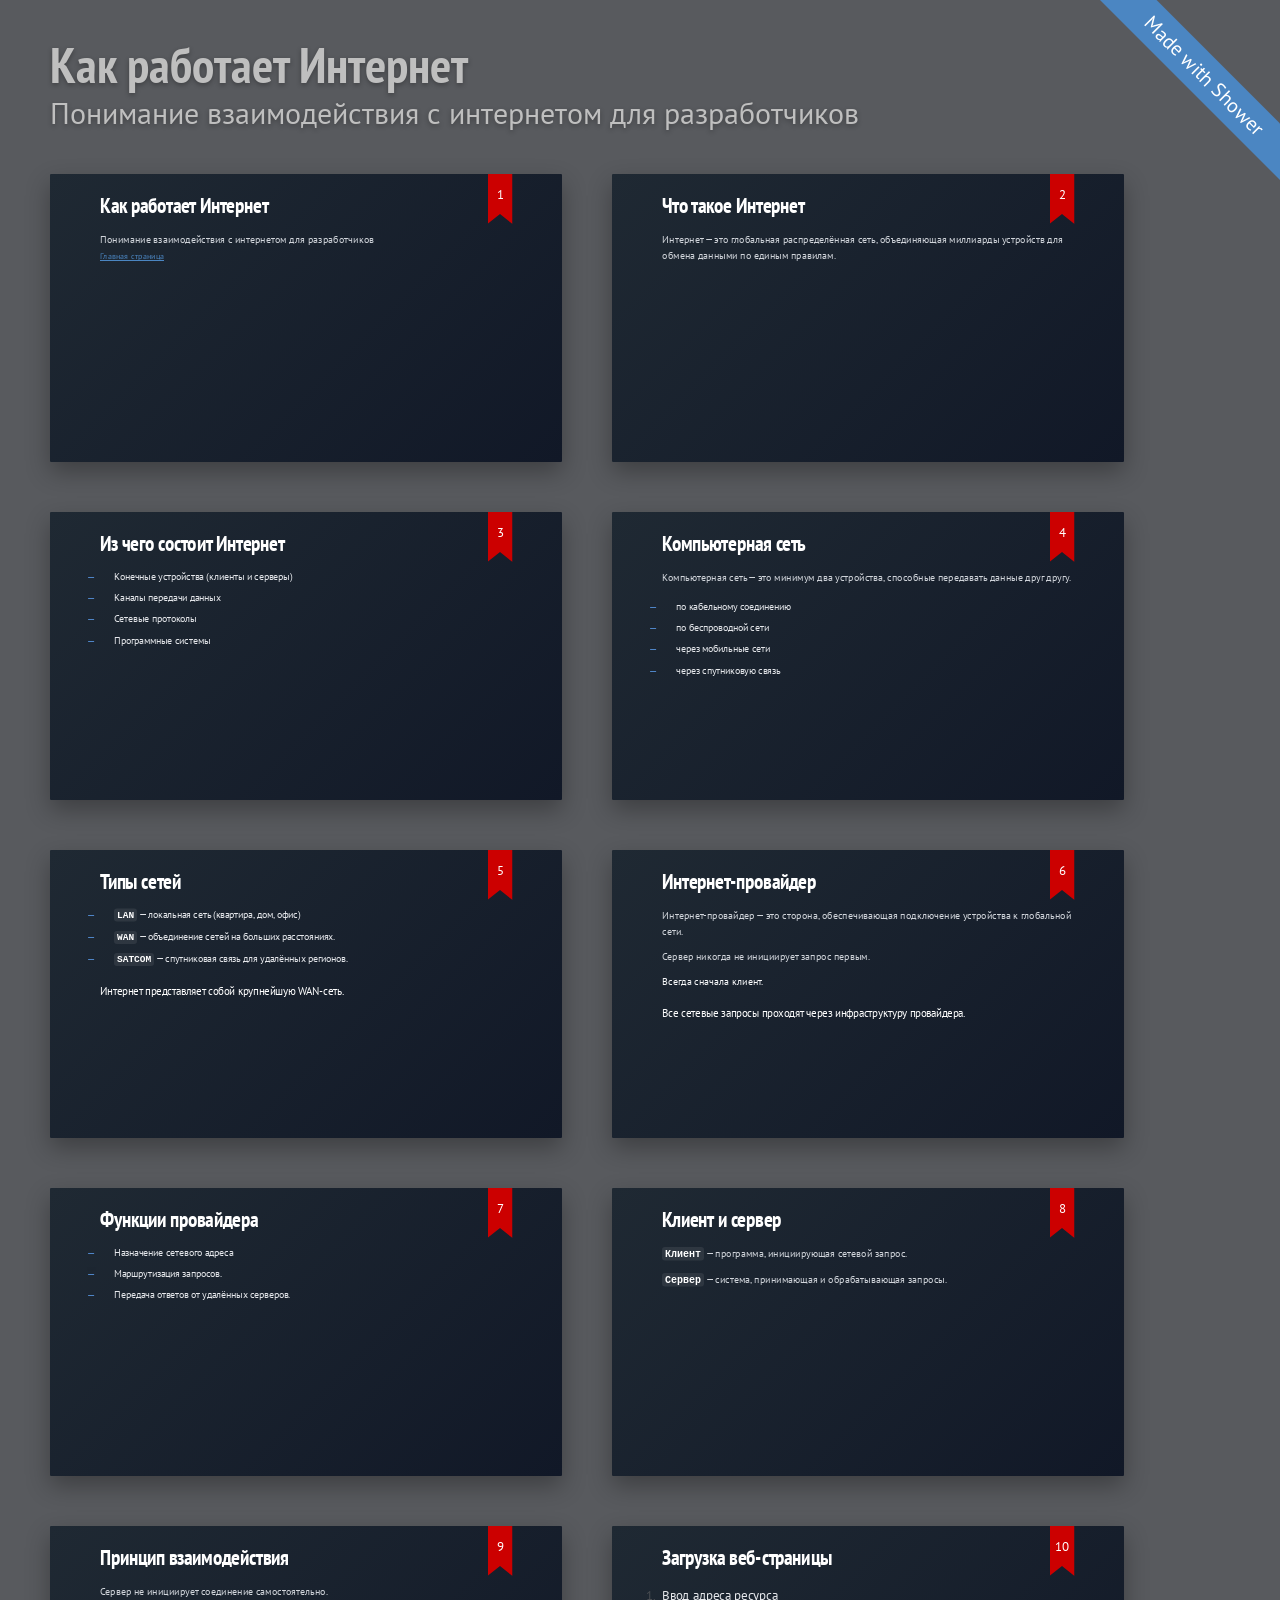
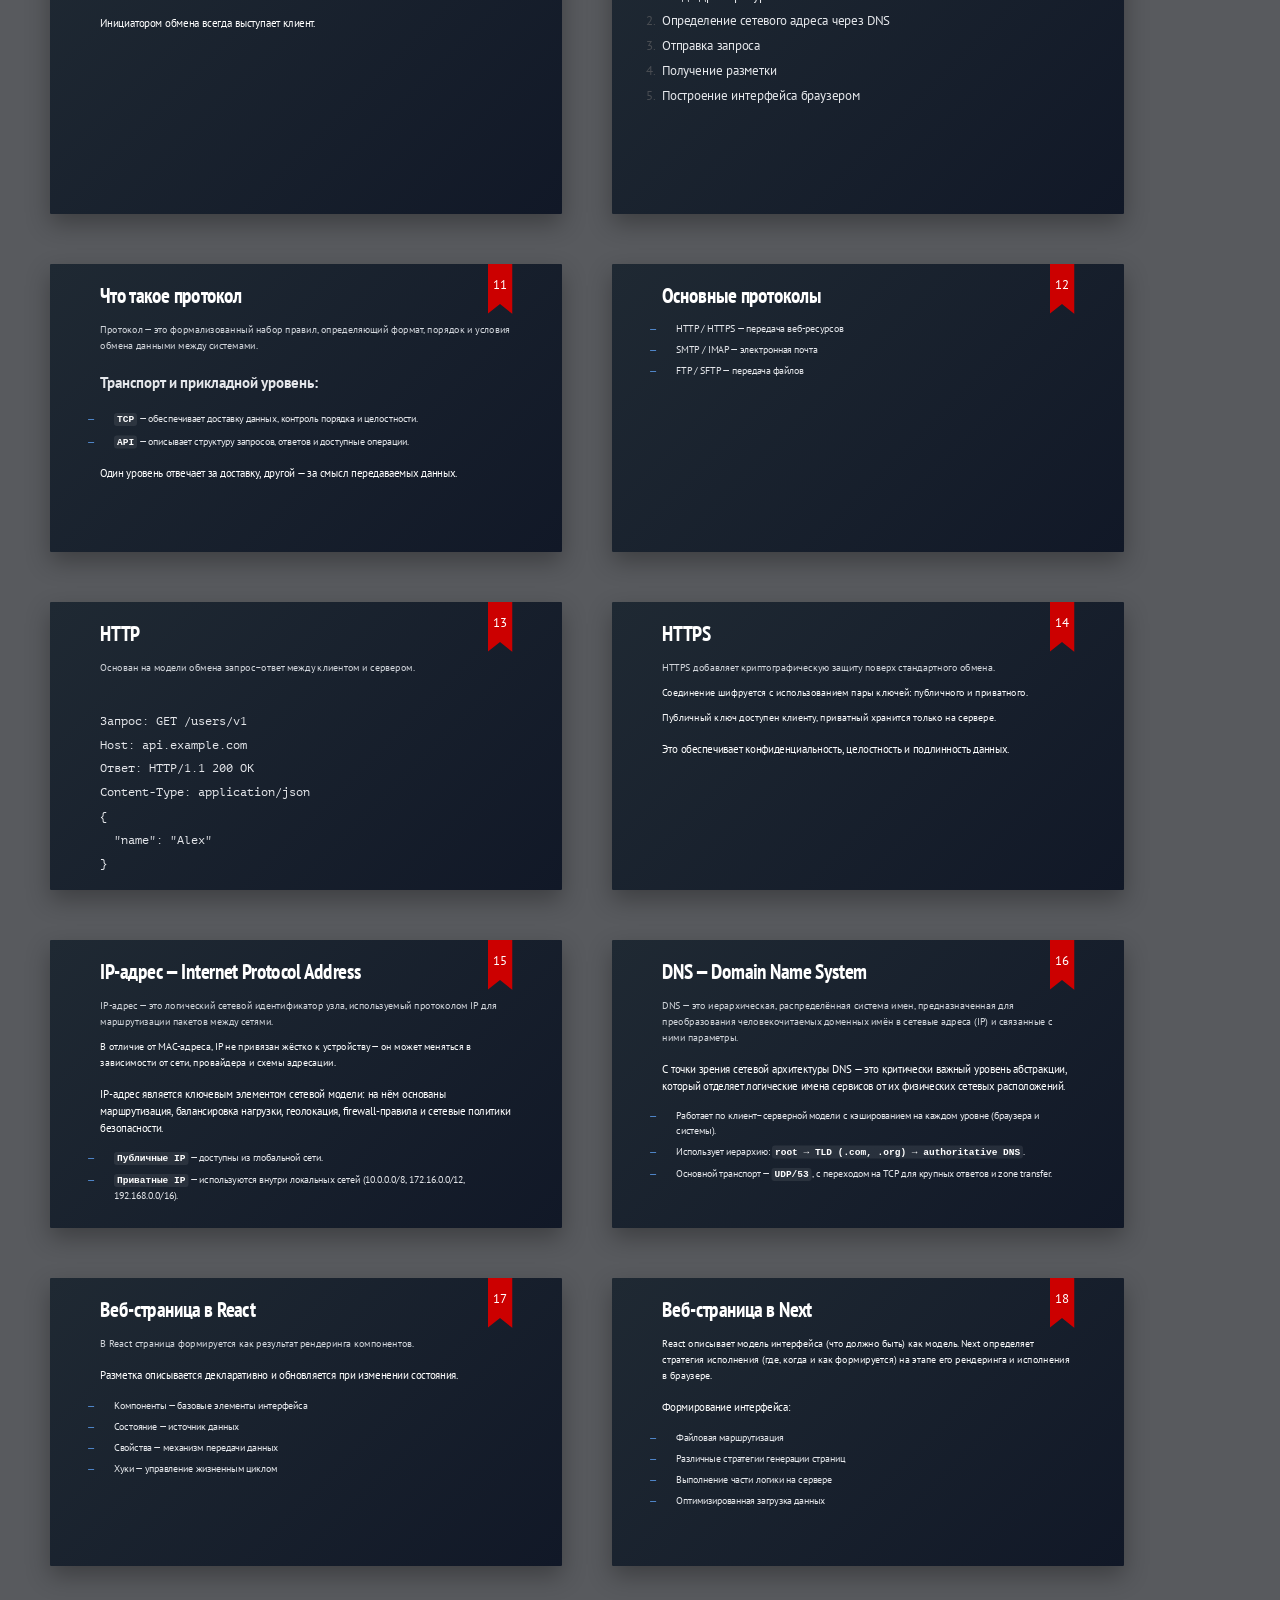
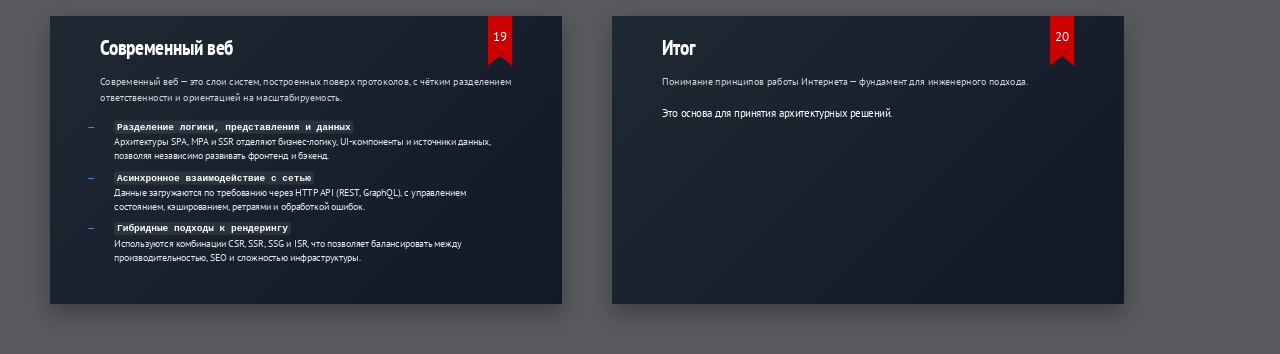
==== index.html @ e80366ed "Rename files and remove headers" ====
<!DOCTYPE html>
<html lang="ru">
<head>
  <title>Как работает Интернет</title>
  <meta charset="utf-8" />
  <meta name="viewport" content="width=device-width, initial-scale=1" />

  <!-- Shower -->
  <link rel="stylesheet" href="shower/themes/ribbon/styles/styles.css" />
  <link rel="stylesheet" href="css/nav.css" />

  <!-- Favicons -->
  <link rel="shortcut icon" href="favicon.ico" />
  <link rel="icon" type="image/png" href="favicon-96x96.png" sizes="96x96" />

  <style>
/* ===============================
   IP Slide — Senior Style
=============================== */

.slide {
  background: linear-gradient(135deg, #1f2933, #111827);
  color: #e5e7eb;
}

/* Заголовок */
.slide h2 {
  font-size: 42px;
  font-weight: 700;
  letter-spacing: -0.02em;
  margin-bottom: 28px;
  color: #ffffff;
}

/* Основной текст */
.slide p {
  font-size: 20px;
  line-height: 1.6;
  max-width: 920px;
  margin-bottom: 18px;
  color: #d1d5db;
}

/* Акцентный следующий шаг */
.slide p.next {
  color: #f9fafb;
  font-weight: 500;
}

/* Списки */
.slide ul {
  list-style: none;
  padding-left: 0;
  margin: 28px 0;
  max-width: 900px;
}

.slide ul li {
  position: relative;
  padding-left: 28px;
  margin-bottom: 14px;
  font-size: 19px;
  line-height: 1.5;
  color: #e5e7eb;
}

/* Маркер */
.slide ul li::before {
  content: "—";
  position: absolute;
  left: 0;
  color: #60a5fa; /* инженерный синий */
  font-weight: 600;
}

/* Выделения */
.slide strong {
  color: #ffffff;
  font-weight: 600;
}

/* IP-примеры как “код” */
.slide strong code,
.slide strong {
  font-family: ui-monospace, SFMono-Regular, Menlo, Monaco, Consolas,
    "Liberation Mono", "Courier New", monospace;
  background: rgba(255, 255, 255, 0.08);
  padding: 2px 6px;
  border-radius: 6px;
}

/* Финальные абзацы — архитектурный акцент */
.slide p.next:last-of-type {
  margin-top: 32px;
  font-size: 21px;
  font-weight: 500;
  color: #ffffff;
}
  </style>
</head>
<body class="shower list">

<header class="caption">
  <h1>Как работает Интернет</h1>
  <p>Понимание взаимодействия с интернетом для разработчиков</p>
</header>

<section class="slide" id="cover">
  <h2>Как работает Интернет</h2>
  <p>
    Понимание взаимодействия с интернетом для разработчиков<br>
    <small>
      <a href="./internet.html" target="_blank" rel="noopener">
        Главная страница
      </a>
    </small>
  </p>
</section>

<section class="slide">
  <h2>Что такое Интернет</h2>
  <p>
    Интернет — это глобальная распределённая сеть,
    объединяющая миллиарды устройств
    для обмена данными по единым правилам.
  </p>
</section>

<section class="slide">
  <h2>Из чего состоит Интернет</h2>
  <ul>
    <li>Конечные устройства (клиенты и серверы)</li>
    <li class="next">Каналы передачи данных</li>
    <li class="next">Сетевые протоколы</li>
    <li class="next">Программные системы</li>
  </ul>
</section>

<section class="slide">
  <h2>Компьютерная сеть</h2>
  <p>
    Компьютерная сеть — это минимум два устройства,
    способные передавать данные друг другу.
  </p>
  <ul class="next">
    <li>по кабельному соединению</li>
    <li>по беспроводной сети</li>
    <li>через мобильные сети</li>
    <li>через спутниковую связь</li>
  </ul>
</section>

<section class="slide">
  <h2>Типы сетей</h2>

  <ul>
    <li><strong>LAN</strong> — локальная сеть (квартира, дом, офис)</li>
    <li class="next">
      <strong>WAN</strong> — объединение сетей на больших расстояниях.
    </li>
    <li class="next">
      <strong>SATCOM</strong> — спутниковая связь для удалённых регионов.
    </li>
  </ul>

  <p class="next">
    Интернет представляет собой крупнейшую WAN-сеть.
  </p>
</section>

<section class="slide">
  <h2>Интернет-провайдер</h2>
  <p>
    Интернет-провайдер — это сторона,
    обеспечивающая подключение устройства
    к глобальной сети.
  </p>
  <p>
    Сервер никогда не инициирует запрос первым.
  </p>
  <p class="next">
    Всегда сначала клиент.
  </p>
  <p class="next">
    Все сетевые запросы проходят через инфраструктуру провайдера.
  </p>
</section>

<section class="slide">
  <h2>Функции провайдера</h2>
  <ul>
    <li>Назначение сетевого адреса</li>
    <li class="next">Маршрутизация запросов.</li>
    <li class="next">Передача ответов от удалённых серверов.</li>
  </ul>
</section>

<section class="slide">
  <h2>Клиент и сервер</h2>
  <p>
    <strong>Клиент</strong> — программа, инициирующая сетевой запрос.
  </p>
  <p>
    <strong>Сервер</strong> — система, принимающая и обрабатывающая запросы.
  </p>
</section>

<section class="slide">
  <h2>Принцип взаимодействия</h2>
  <p>
    Сервер не инициирует соединение самостоятельно.
  </p>
  <p class="next">
    Инициатором обмена всегда выступает клиент.
  </p>
</section>

<section class="slide">
  <h2>Загрузка веб-страницы</h2>
  <ol>
    <li>Ввод адреса ресурса</li>
    <li class="next">Определение сетевого адреса через DNS</li>
    <li class="next">Отправка запроса</li>
    <li class="next">Получение разметки</li>
    <li class="next">Построение интерфейса браузером</li>
  </ol>
</section>

<section class="slide">
  <h2>Что такое протокол</h2>

  <p>
    Протокол — это формализованный набор правил,
    определяющий формат, порядок и условия
    обмена данными между системами.
  </p>

  <h3>Транспорт и прикладной уровень:</h3>

  <ul>
    <li>
      <strong>TCP</strong> — обеспечивает доставку данных,
      контроль порядка и целостности.
    </li>

    <li class="next">
      <strong>API</strong> — описывает структуру запросов,
      ответов и доступные операции.
    </li>
  </ul>

  <p class="next">
    Один уровень отвечает за доставку,
    другой — за смысл передаваемых данных.
  </p>
</section>

<section class="slide">
  <h2>Основные протоколы</h2>
  <ul>
    <li>HTTP / HTTPS — передача веб-ресурсов</li>
    <li class="next">SMTP / IMAP — электронная почта</li>
    <li class="next">FTP / SFTP — передача файлов</li>
  </ul>
</section>

<section class="slide">
  <h2>HTTP</h2>
  <p>
    Основан на модели обмена запрос–ответ
    между клиентом и сервером.
  </p>
  <pre class="next"><code>   
Запрос: GET /users/v1 
Host: api.example.com
Ответ: HTTP/1.1 200 OK
Content-Type: application/json
{
  "name": "Alex"
}
  </code></pre>
</section>


<section class="slide">
  <h2>HTTPS</h2>

  <p>
    HTTPS добавляет криптографическую защиту
    поверх стандартного обмена.
  </p>

  <p class="next">
    Соединение шифруется с использованием
    пары ключей: публичного и приватного.
  </p>

  <p class="next">
    Публичный ключ доступен клиенту,
    приватный хранится только на сервере.
  </p>

  <p class="next">
    Это обеспечивает конфиденциальность,
    целостность и подлинность данных.
  </p>
</section>

<section class="slide">
  <h2>IP-адрес — Internet Protocol Address</h2>

  <p>
    IP-адрес — это логический сетевой идентификатор узла,
    используемый протоколом IP для маршрутизации пакетов
    между сетями.
  </p>

  <p class="next">
    В отличие от MAC-адреса, IP не привязан жёстко к устройству —
    он может меняться в зависимости от сети, провайдера
    и схемы адресации.
  </p>

   <p class="next">
    IP-адрес является ключевым элементом сетевой модели:
    на нём основаны маршрутизация, балансировка нагрузки,
    геолокация, firewall-правила и сетевые политики безопасности.
  </p>
  <ul class="next">
    <li>
      <strong>Публичные IP</strong> — доступны из глобальной сети.
    </li>
    <li>
      <strong>Приватные IP</strong> — используются внутри локальных сетей
      (10.0.0.0/8, 172.16.0.0/12, 192.168.0.0/16).
    </li>
  </ul>
</section>
</section>
<section class="slide">
  <h2>DNS — Domain Name System</h2>

  <p>
    DNS — это иерархическая, распределённая система имен,
    предназначенная для преобразования человекочитаемых доменных имён
    в сетевые адреса (IP) и связанные с ними параметры.
  </p>

  <p class="next">
    С точки зрения сетевой архитектуры DNS — это критически важный
    уровень абстракции, который отделяет логические имена сервисов
    от их физических сетевых расположений.
  </p>

  <ul class="next">
    <li>
      Работает по клиент–серверной модели с кэшированием на каждом уровне
      (браузера и системы).
    </li>
    <li>
      Использует иерархию: <strong>root → TLD (.com, .org) → authoritative DNS</strong>.
    </li>
    <li>
      Основной транспорт — <strong>UDP/53</strong>, с переходом на TCP для
      крупных ответов и zone transfer.
    </li>
  </ul>
</section>

<section class="slide">
  <h2>Веб-страница в React</h2>

  <p>
    В React страница формируется
    как результат рендеринга компонентов.
  </p>

  <p class="next">
    Разметка описывается декларативно
    и обновляется при изменении состояния.
  </p>

  <ul class="next">
    <li>Компоненты — базовые элементы интерфейса</li>
    <li>Состояние — источник данных</li>
    <li>Свойства — механизм передачи данных</li>
    <li>Хуки — управление жизненным циклом</li>
  </ul>
</section>

<section class="slide">
  <h2>Веб-страница в Next</h2>

  <p class="next">
  React описывает модель интерфейса (что должно быть) как модель.
  Next определяет стратегия исполнения (где, когда и как формируется) на этапе его рендеринга и исполнения в браузере.
</p>

  <p class="next">
    Формирование интерфейса:
  </p>

  <ul class="next">
    <li>Файловая маршрутизация</li>
    <li>Различные стратегии генерации страниц</li>
    <li>Выполнение части логики на сервере</li>
    <li>Оптимизированная загрузка данных</li>
  </ul>

</section>

<section class="slide">
  <h2>Современный веб</h2>

  <p>
    Современный веб — это слои систем,
    построенных поверх протоколов,
    с чётким разделением ответственности
    и ориентацией на масштабируемость.
  </p>

  <ul>
    <li>
      <strong>Разделение логики, представления и данных</strong><br>
      Архитектуры SPA, MPA и SSR отделяют бизнес-логику,
      UI-компоненты и источники данных, позволяя
      независимо развивать фронтенд и бэкенд.
    </li>

    <li class="next">
      <strong>Асинхронное взаимодействие с сетью</strong><br>
      Данные загружаются по требованию через HTTP API
      (REST, GraphQL), с управлением состоянием,
      кэшированием, ретраями и обработкой ошибок.
    </li>

    <li class="next">
      <strong>Гибридные подходы к рендерингу</strong><br>
      Используются комбинации CSR, SSR, SSG и ISR,
      что позволяет балансировать между
      производительностью, SEO и сложностью инфраструктуры.
    </li>
  </ul>
</section>

<section class="slide">
  <h2>Итог</h2>

  <p>
    Понимание принципов работы Интернета —
    фундамент для инженерного подхода.
  </p>

  <p class="next">
    Это основа для принятия архитектурных решений.
  </p>
</section>

<footer class="badge">
  <a href="https://github.com/AlexDolyaSoftFrontEnd">Made with Shower</a>
</footer>

<div class="progress"></div>

<script src="shower/shower.min.js"></script>

</body>
</html>
---- shower/themes/ribbon/styles/styles.css ----
/* Styles */

@import 'fonts.css';
@import 'shower/shower.css';
@import 'blocks/badge.css';
@import 'blocks/caption.css';
@import 'blocks/progress.css';
@import 'blocks/region.css';
@import 'slide/slide.css';
---- css/nav.css ----
vallek-shower-nav {
	position: absolute;
	left: 50%;
	bottom: 0;
	transform: translateX(-50%);
}

.shower.list vallek-shower-nav {
  display: none;
}

.shower.full vallek-shower-nav {
  display: flex;
}

.shower.nav_bottom-right vallek-shower-nav {
	left: initial;
	right: 0;
	bottom: 0;
	transform: initial;
}

.shower.nav_bottom-left vallek-shower-nav {
	left: 0;
	bottom: 0;
	transform: initial;
}

.shower.nav_top-right vallek-shower-nav {
	right: 0;
	left: initial;
	top: 0;
	bottom: initial;
	transform: initial;
}

.shower.nav_top-left vallek-shower-nav {
	left: 0;
	top: 0;
	bottom: initial;
	transform: initial;
}
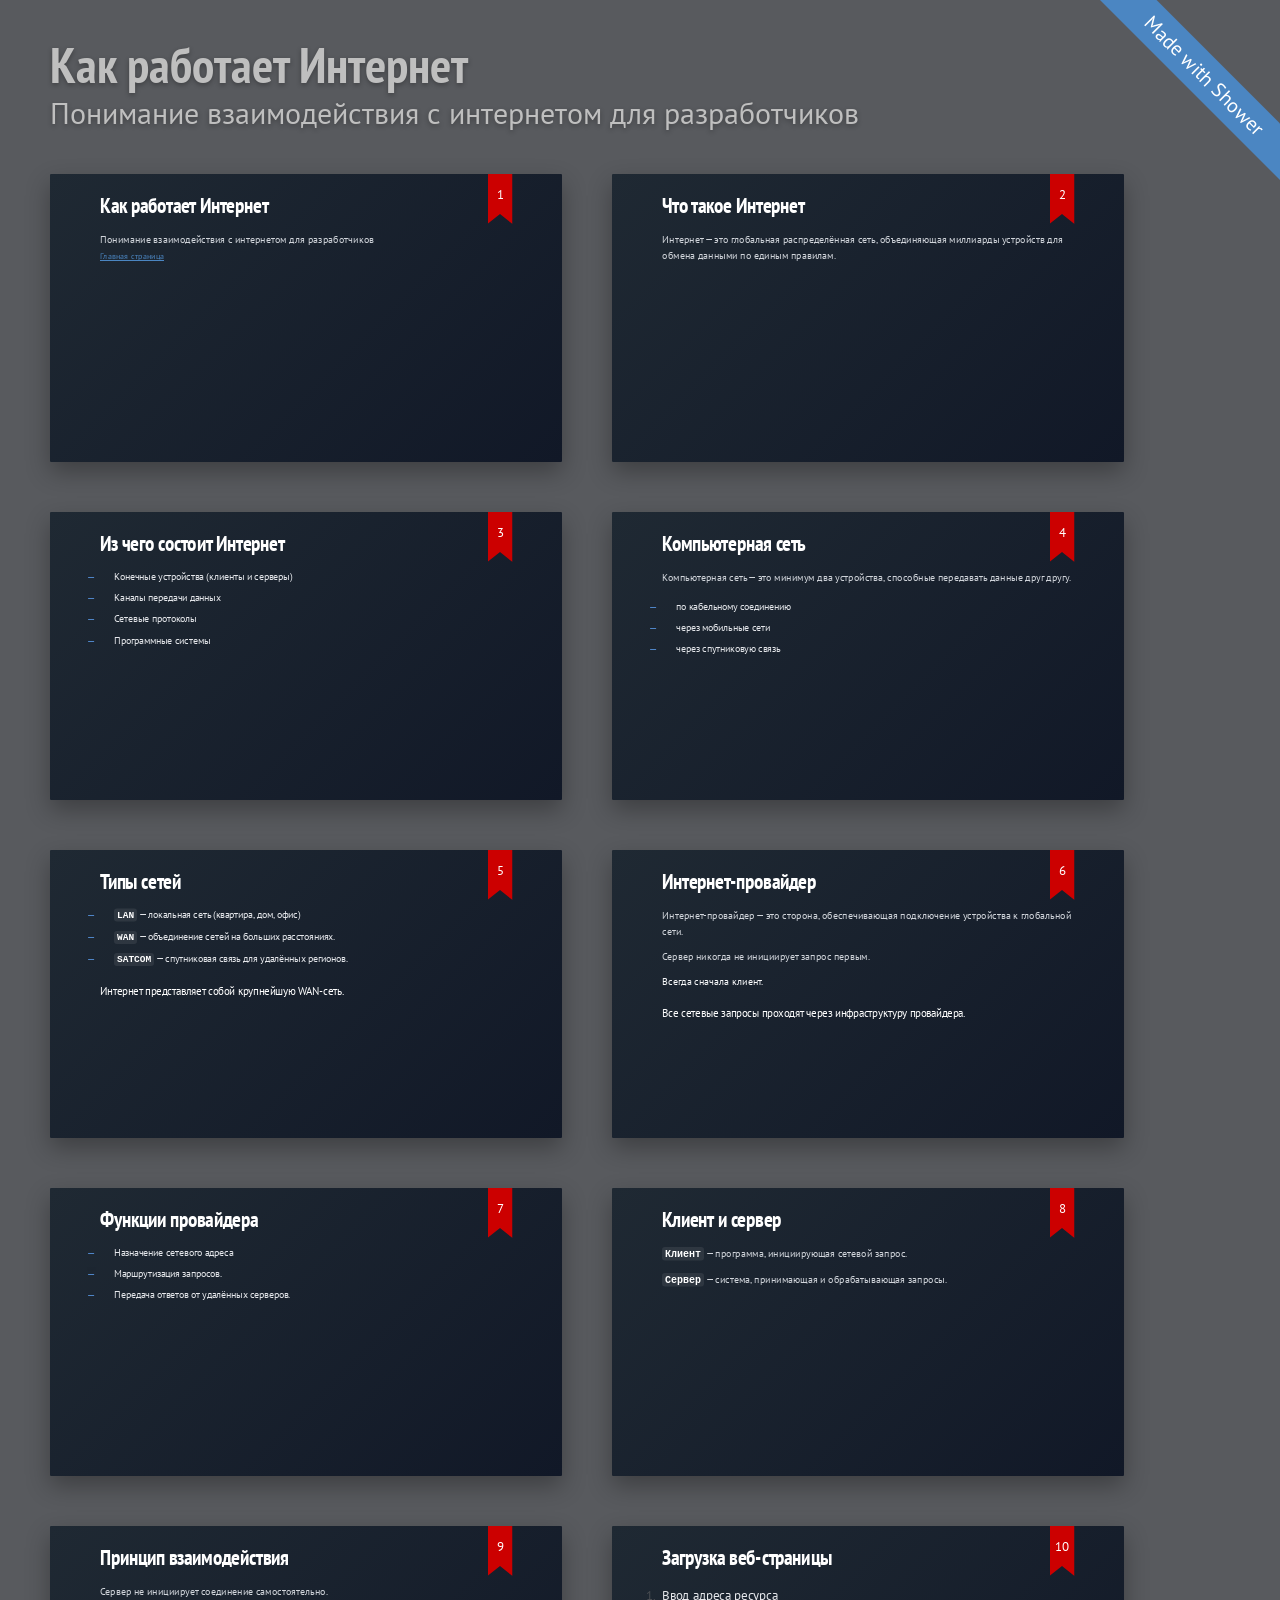
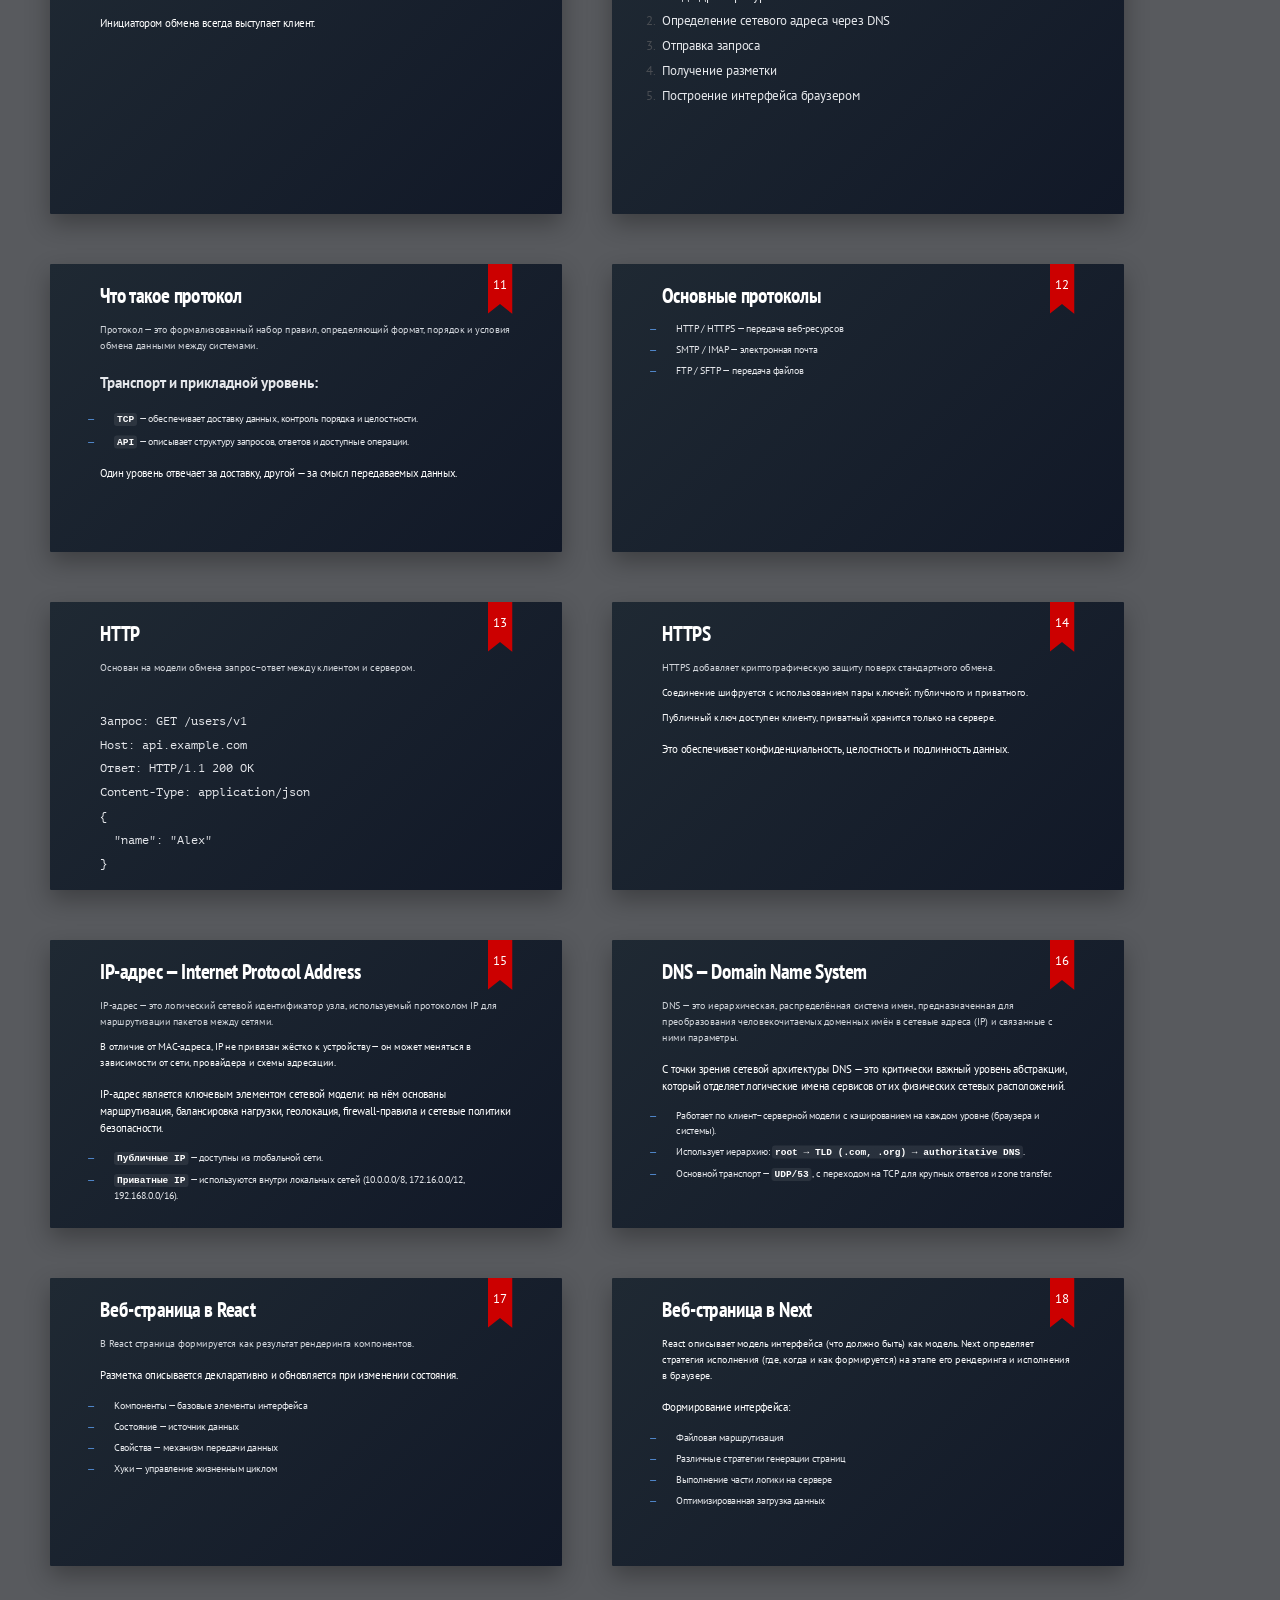
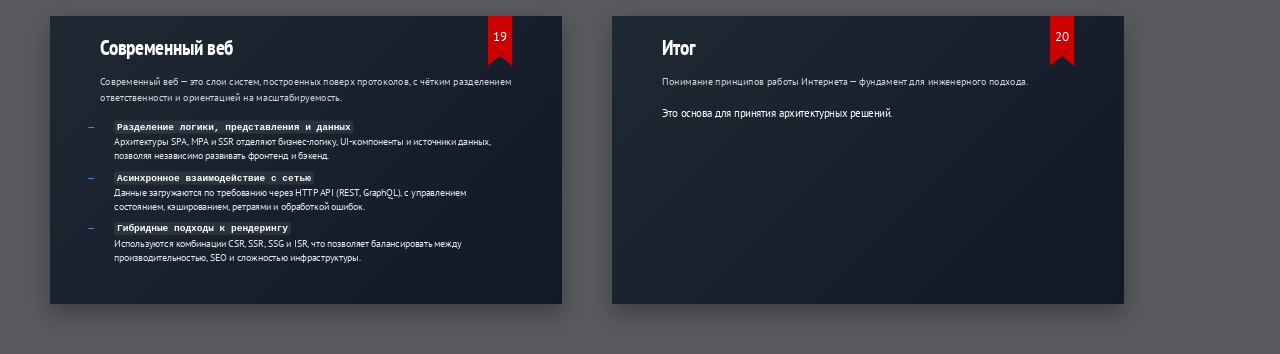
==== commit 9941ca00: "Update index.html" ====
--- a/index.html
+++ b/index.html
@@ -144,7 +144,6 @@
   </p>
   <ul class="next">
     <li>по кабельному соединению</li>
-    <li>по беспроводной сети</li>
     <li>через мобильные сети</li>
     <li>через спутниковую связь</li>
   </ul>
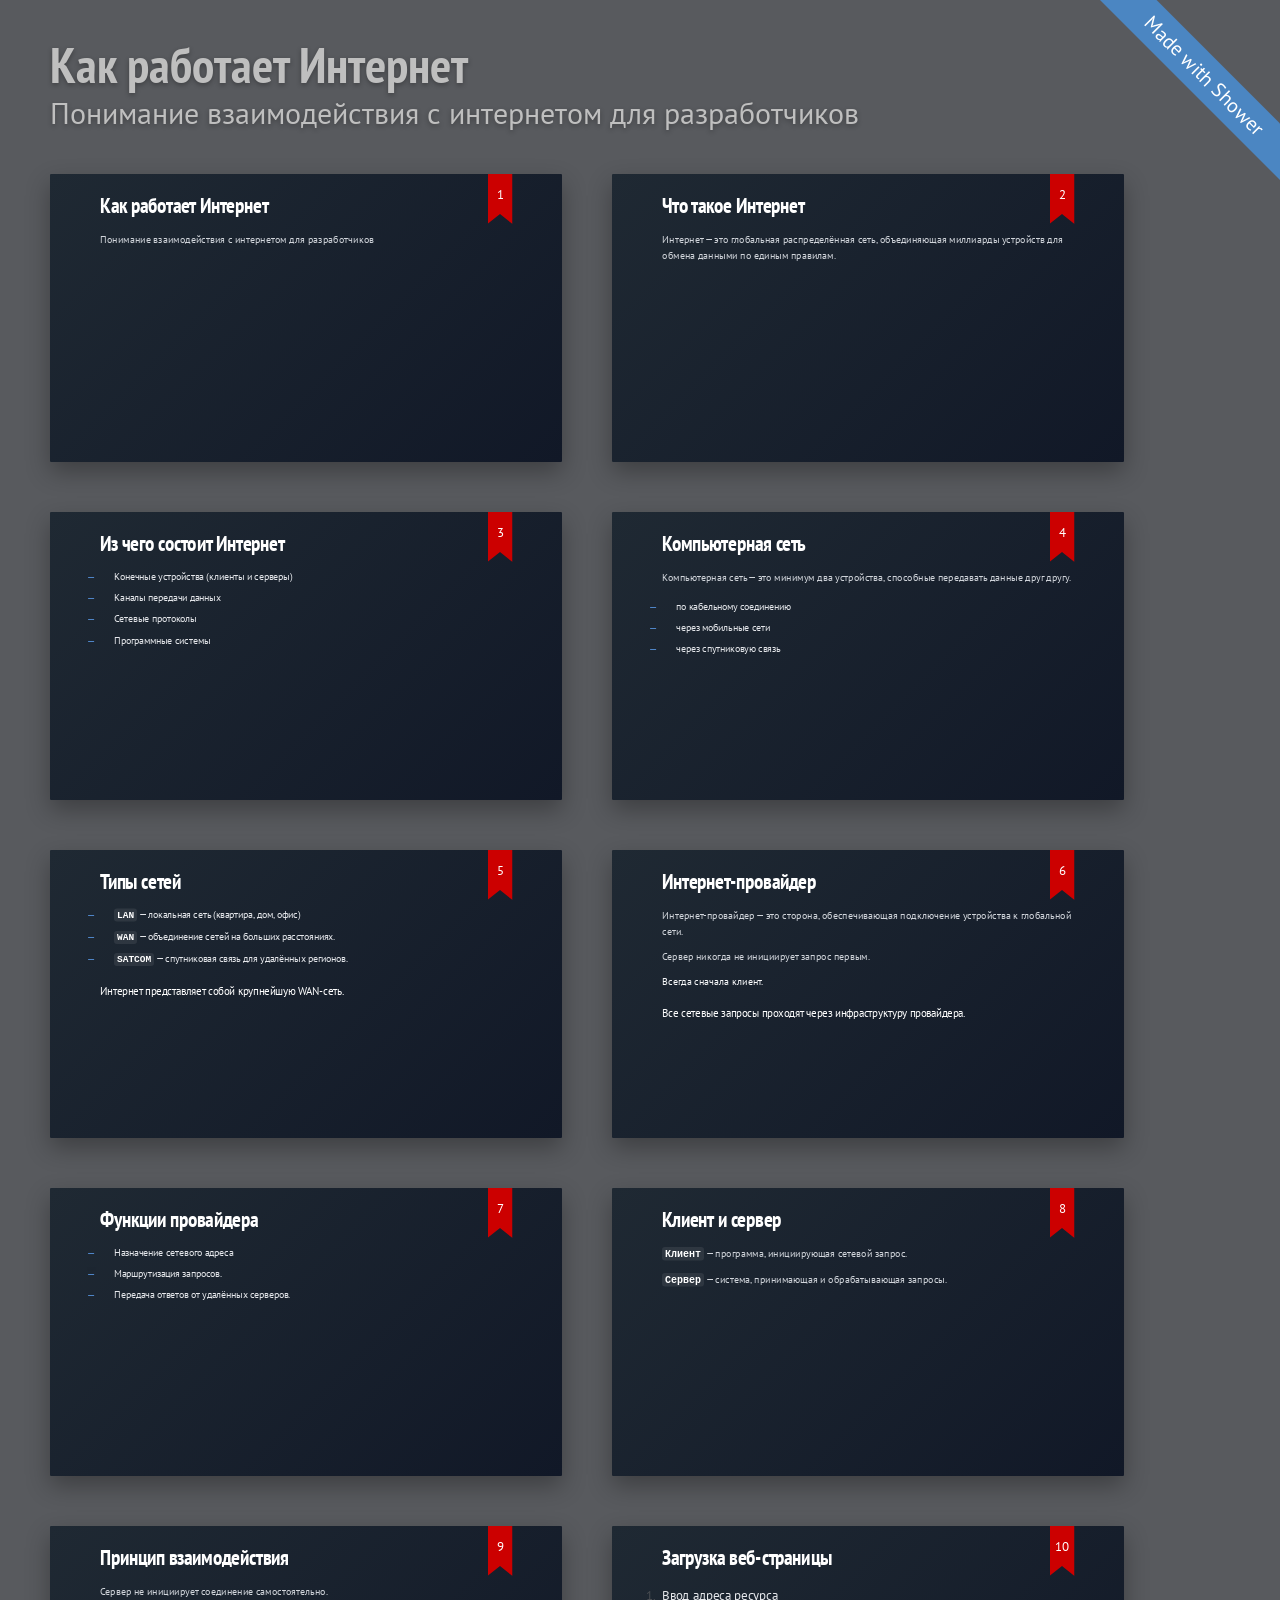
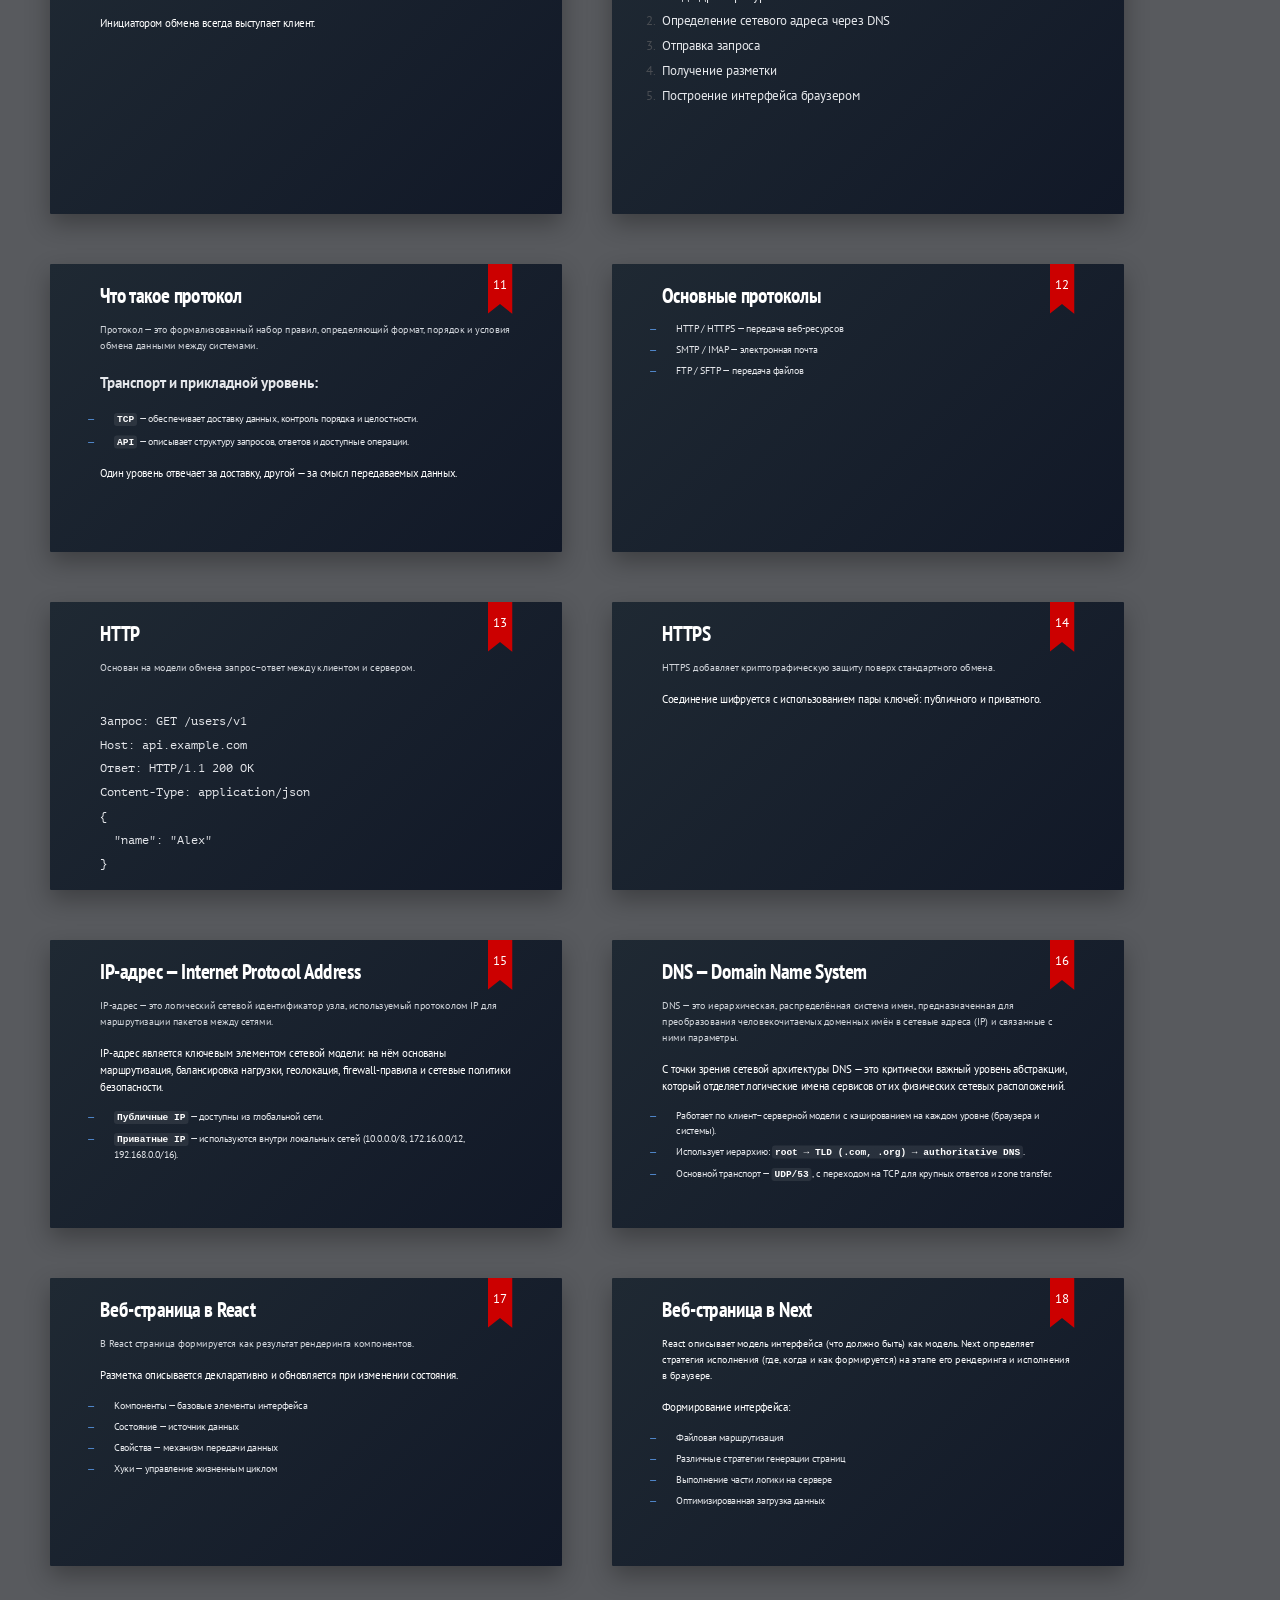
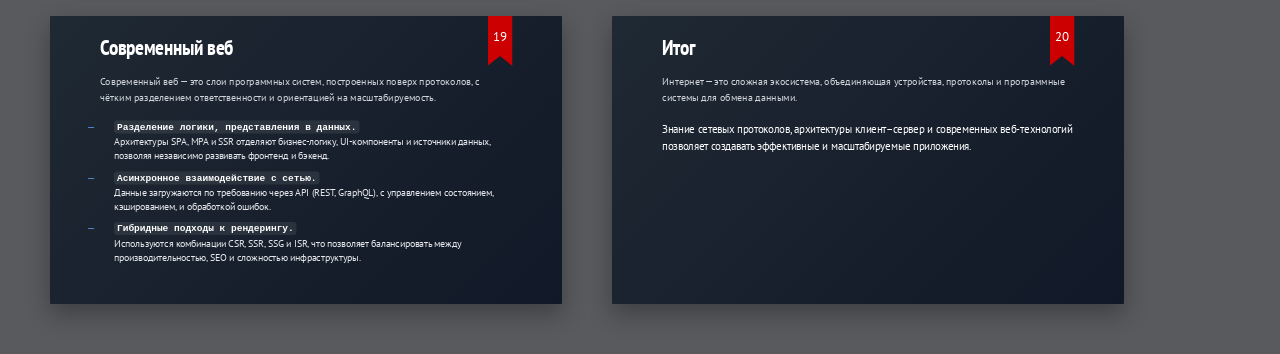
==== commit c11a606a: "Refactor" ====
--- a/index.html
+++ b/index.html
@@ -108,12 +108,7 @@
 <section class="slide" id="cover">
   <h2>Как работает Интернет</h2>
   <p>
-    Понимание взаимодействия с интернетом для разработчиков<br>
-    <small>
-      <a href="./internet.html" target="_blank" rel="noopener">
-        Главная страница
-      </a>
-    </small>
+    Понимание взаимодействия с интернетом для разработчиков
   </p>
 </section>
 
@@ -293,16 +288,6 @@
     Соединение шифруется с использованием
     пары ключей: публичного и приватного.
   </p>
-
-  <p class="next">
-    Публичный ключ доступен клиенту,
-    приватный хранится только на сервере.
-  </p>
-
-  <p class="next">
-    Это обеспечивает конфиденциальность,
-    целостность и подлинность данных.
-  </p>
 </section>
 
 <section class="slide">
@@ -312,12 +297,6 @@
     IP-адрес — это логический сетевой идентификатор узла,
     используемый протоколом IP для маршрутизации пакетов
     между сетями.
-  </p>
-
-  <p class="next">
-    В отличие от MAC-адреса, IP не привязан жёстко к устройству —
-    он может меняться в зависимости от сети, провайдера
-    и схемы адресации.
   </p>
 
    <p class="next">
@@ -412,7 +391,7 @@
   <h2>Современный веб</h2>
 
   <p>
-    Современный веб — это слои систем,
+    Современный веб — это слои программных систем,
     построенных поверх протоколов,
     с чётким разделением ответственности
     и ориентацией на масштабируемость.
@@ -420,21 +399,21 @@
 
   <ul>
     <li>
-      <strong>Разделение логики, представления и данных</strong><br>
+      <strong>Разделение логики, представления в данных.</strong><br>
       Архитектуры SPA, MPA и SSR отделяют бизнес-логику,
       UI-компоненты и источники данных, позволяя
       независимо развивать фронтенд и бэкенд.
     </li>
 
     <li class="next">
-      <strong>Асинхронное взаимодействие с сетью</strong><br>
-      Данные загружаются по требованию через HTTP API
+      <strong>Асинхронное взаимодействие с сетью.</strong><br>
+      Данные загружаются по требованию через API
       (REST, GraphQL), с управлением состоянием,
-      кэшированием, ретраями и обработкой ошибок.
+      кэшированием, и обработкой ошибок.
     </li>
 
     <li class="next">
-      <strong>Гибридные подходы к рендерингу</strong><br>
+      <strong>Гибридные подходы к рендерингу.</strong><br>
       Используются комбинации CSR, SSR, SSG и ISR,
       что позволяет балансировать между
       производительностью, SEO и сложностью инфраструктуры.
@@ -444,15 +423,18 @@
 
 <section class="slide">
   <h2>Итог</h2>
-
-  <p>
-    Понимание принципов работы Интернета —
-    фундамент для инженерного подхода.
-  </p>
-
-  <p class="next">
-    Это основа для принятия архитектурных решений.
-  </p>
+  <p>
+    Интернет — это сложная экосистема,
+    объединяющая устройства, протоколы
+    и программные системы
+    для обмена данными.
+  </p>
+  <p class="next">
+    Знание сетевых протоколов,
+    архитектуры клиент–сервер
+    и современных веб-технологий
+    позволяет создавать эффективные
+    и масштабируемые приложения.
 </section>
 
 <footer class="badge">
@@ -462,6 +444,6 @@
 <div class="progress"></div>
 
 <script src="shower/shower.min.js"></script>
-
+ <script src="js/nav.js"></script>
 </body>
 </html>
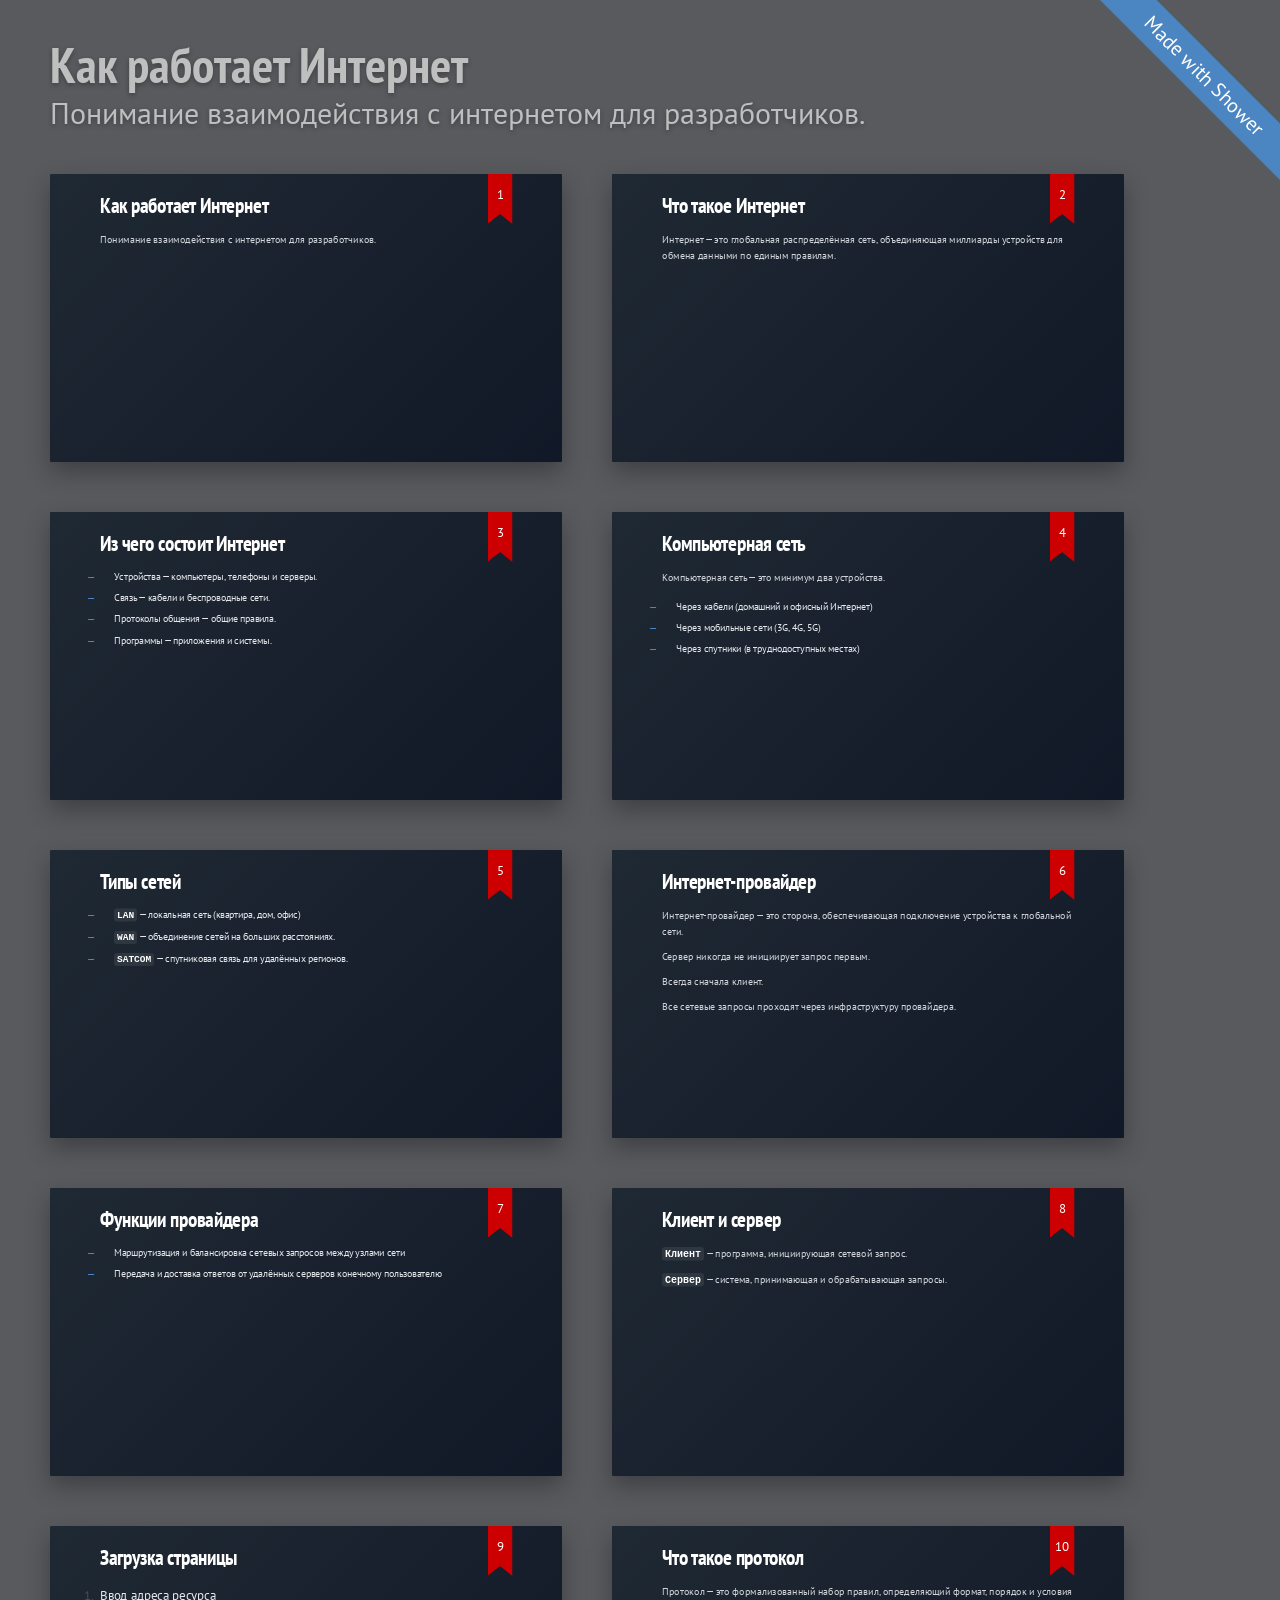
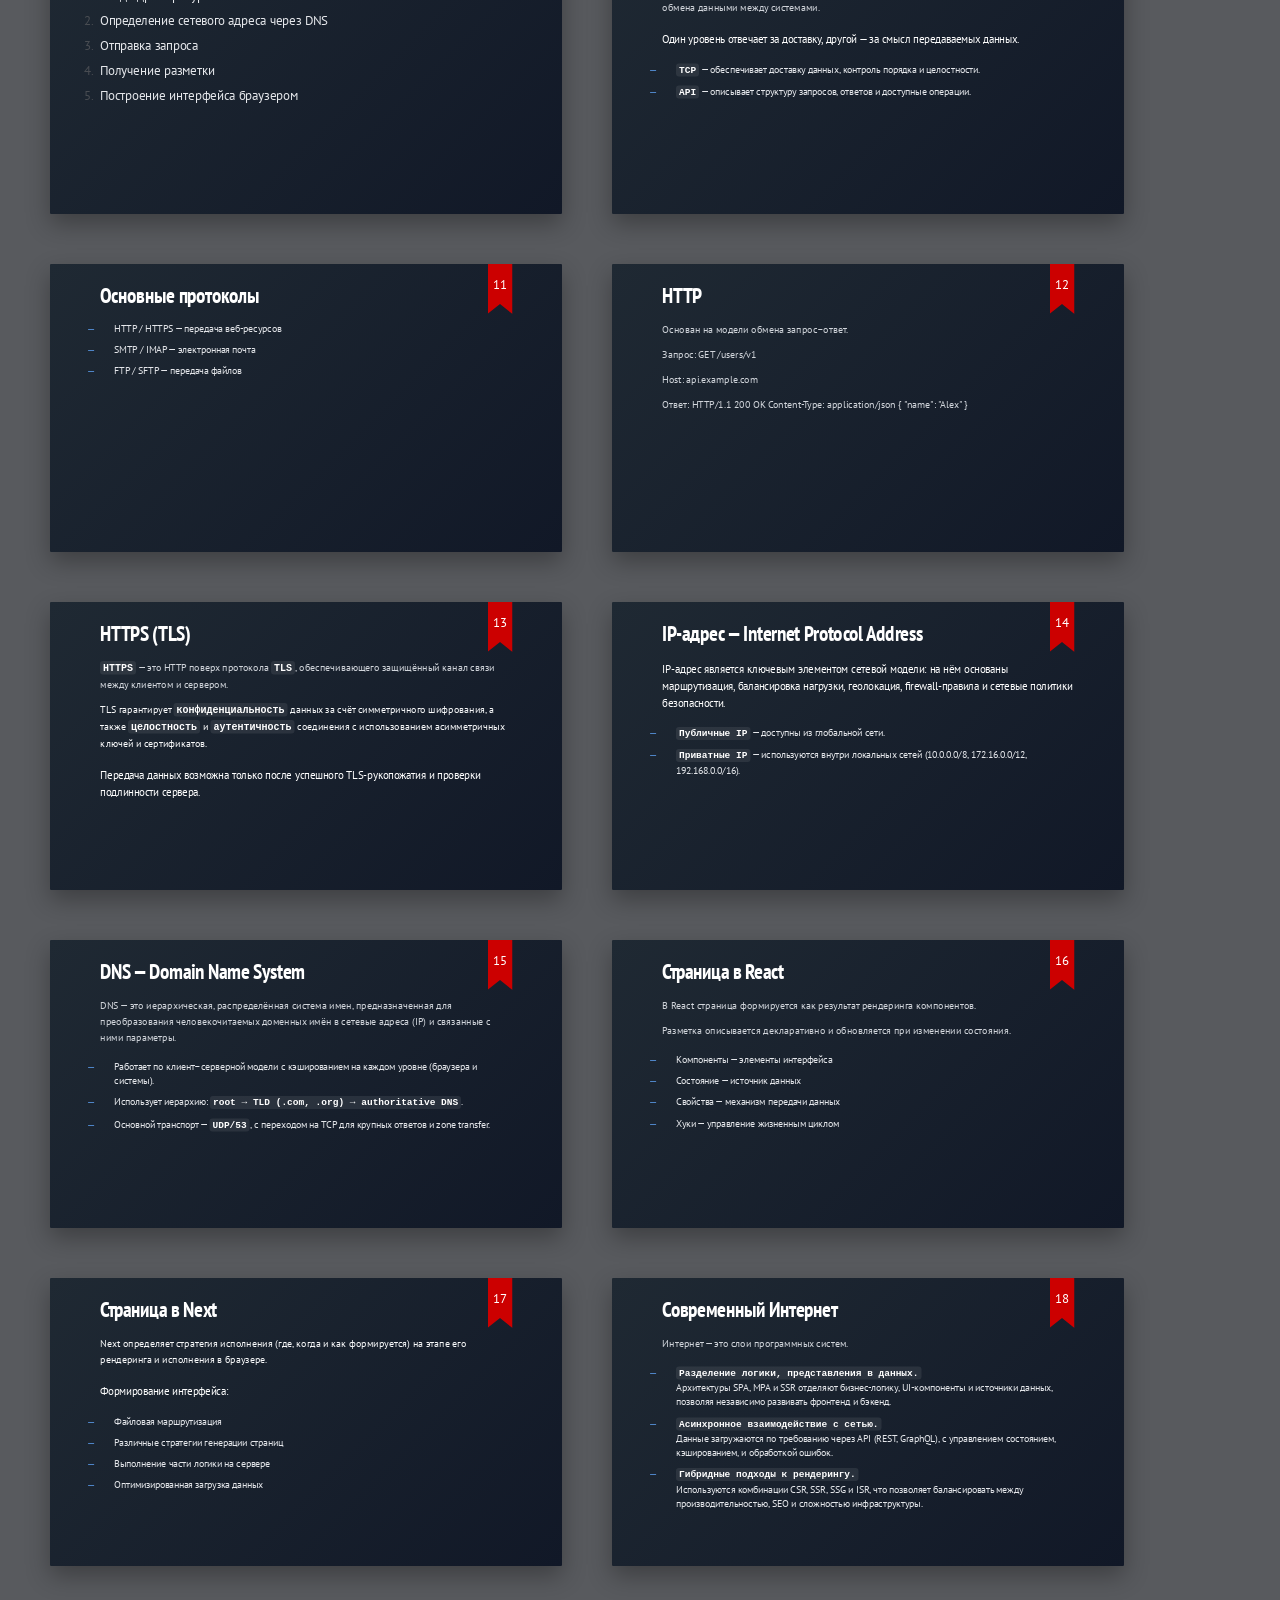
==== commit 1e99c994: "Docs: improve HTTPS explanation for CTO level" ====
--- a/index.html
+++ b/index.html
@@ -100,15 +100,12 @@
 </head>
 <body class="shower list">
 
-<header class="caption">
-  <h1>Как работает Интернет</h1>
-  <p>Понимание взаимодействия с интернетом для разработчиков</p>
-</header>
+<header class="caption"><h1>Как работает Интернет</h1><p>Понимание взаимодействия с интернетом для разработчиков.</p></header>
 
 <section class="slide" id="cover">
   <h2>Как работает Интернет</h2>
   <p>
-    Понимание взаимодействия с интернетом для разработчиков
+    Понимание взаимодействия с интернетом для разработчиков.
   </p>
 </section>
 
@@ -122,26 +119,33 @@
 </section>
 
 <section class="slide">
-  <h2>Из чего состоит Интернет</h2>
-  <ul>
-    <li>Конечные устройства (клиенты и серверы)</li>
-    <li class="next">Каналы передачи данных</li>
-    <li class="next">Сетевые протоколы</li>
-    <li class="next">Программные системы</li>
-  </ul>
+ <h2>Из чего состоит Интернет</h2>
+<ul>
+  <li>
+    Устройства — компьютеры, телефоны и серверы.
+  </li>
+  <li class="next">
+    Связь — кабели и беспроводные сети.
+  </li>
+  <li class="next">
+    Протоколы общения — общие правила.
+  </li>
+  <li class="next">
+    Программы — приложения и системы.
+  </li>
+</ul>
 </section>
 
 <section class="slide">
   <h2>Компьютерная сеть</h2>
   <p>
-    Компьютерная сеть — это минимум два устройства,
-    способные передавать данные друг другу.
+    Компьютерная сеть — это минимум два устройства.
   </p>
   <ul class="next">
-    <li>по кабельному соединению</li>
-    <li>через мобильные сети</li>
-    <li>через спутниковую связь</li>
-  </ul>
+  <li>Через кабели (домашний и офисный Интернет)</li>
+  <li>Через мобильные сети (3G, 4G, 5G)</li>
+  <li>Через спутники (в труднодоступных местах)</li>
+</ul>
 </section>
 
 <section class="slide">
@@ -156,10 +160,6 @@
       <strong>SATCOM</strong> — спутниковая связь для удалённых регионов.
     </li>
   </ul>
-
-  <p class="next">
-    Интернет представляет собой крупнейшую WAN-сеть.
-  </p>
 </section>
 
 <section class="slide">
@@ -172,21 +172,20 @@
   <p>
     Сервер никогда не инициирует запрос первым.
   </p>
-  <p class="next">
+  <p>
     Всегда сначала клиент.
   </p>
-  <p class="next">
+  <p>
     Все сетевые запросы проходят через инфраструктуру провайдера.
   </p>
 </section>
 
 <section class="slide">
   <h2>Функции провайдера</h2>
-  <ul>
-    <li>Назначение сетевого адреса</li>
-    <li class="next">Маршрутизация запросов.</li>
-    <li class="next">Передача ответов от удалённых серверов.</li>
-  </ul>
+<ul>
+  <li class="next">Маршрутизация и балансировка сетевых запросов между узлами сети</li>
+  <li class="next">Передача и доставка ответов от удалённых серверов конечному пользователю</li>
+</ul>
 </section>
 
 <section class="slide">
@@ -200,17 +199,7 @@
 </section>
 
 <section class="slide">
-  <h2>Принцип взаимодействия</h2>
-  <p>
-    Сервер не инициирует соединение самостоятельно.
-  </p>
-  <p class="next">
-    Инициатором обмена всегда выступает клиент.
-  </p>
-</section>
-
-<section class="slide">
-  <h2>Загрузка веб-страницы</h2>
+  <h2>Загрузка страницы</h2>
   <ol>
     <li>Ввод адреса ресурса</li>
     <li class="next">Определение сетевого адреса через DNS</li>
@@ -228,8 +217,10 @@
     определяющий формат, порядок и условия
     обмена данными между системами.
   </p>
-
-  <h3>Транспорт и прикладной уровень:</h3>
+    <p class="next">
+    Один уровень отвечает за доставку,
+    другой — за смысл передаваемых данных.
+  </p>
 
   <ul>
     <li>
@@ -237,16 +228,11 @@
       контроль порядка и целостности.
     </li>
 
-    <li class="next">
+    <li>
       <strong>API</strong> — описывает структуру запросов,
       ответов и доступные операции.
     </li>
   </ul>
-
-  <p class="next">
-    Один уровень отвечает за доставку,
-    другой — за смысл передаваемых данных.
-  </p>
 </section>
 
 <section class="slide">
@@ -261,43 +247,49 @@
 <section class="slide">
   <h2>HTTP</h2>
   <p>
-    Основан на модели обмена запрос–ответ
+    Основан на модели обмена запрос–ответ.
+  </p>
+  <p>
+    Запрос: GET /users/v1 
+  </p>
+  <p>
+    Host: api.example.com
+  </p>
+  <p>
+    Ответ: HTTP/1.1 200 OK
+    Content-Type: application/json
+    {
+      "name": "Alex"
+    }
+  </p>
+</section>
+
+
+<section class="slide">
+  <h2>HTTPS (TLS)</h2>
+
+  <p>
+    <strong>HTTPS</strong> — это HTTP поверх протокола
+    <strong>TLS</strong>, обеспечивающего защищённый канал связи
     между клиентом и сервером.
   </p>
-  <pre class="next"><code>   
-Запрос: GET /users/v1 
-Host: api.example.com
-Ответ: HTTP/1.1 200 OK
-Content-Type: application/json
-{
-  "name": "Alex"
-}
-  </code></pre>
-</section>
-
-
-<section class="slide">
-  <h2>HTTPS</h2>
-
-  <p>
-    HTTPS добавляет криптографическую защиту
-    поверх стандартного обмена.
-  </p>
 
   <p class="next">
-    Соединение шифруется с использованием
-    пары ключей: публичного и приватного.
+    TLS гарантирует <strong>конфиденциальность</strong> данных
+    за счёт симметричного шифрования,
+    а также <strong>целостность</strong> и
+    <strong>аутентичность</strong> соединения
+    с использованием асимметричных ключей и сертификатов.
+  </p>
+
+  <p class="next">
+    Передача данных возможна только после успешного
+    TLS-рукопожатия и проверки подлинности сервера.
   </p>
 </section>
 
 <section class="slide">
   <h2>IP-адрес — Internet Protocol Address</h2>
-
-  <p>
-    IP-адрес — это логический сетевой идентификатор узла,
-    используемый протоколом IP для маршрутизации пакетов
-    между сетями.
-  </p>
 
    <p class="next">
     IP-адрес является ключевым элементом сетевой модели:
@@ -324,12 +316,6 @@
     в сетевые адреса (IP) и связанные с ними параметры.
   </p>
 
-  <p class="next">
-    С точки зрения сетевой архитектуры DNS — это критически важный
-    уровень абстракции, который отделяет логические имена сервисов
-    от их физических сетевых расположений.
-  </p>
-
   <ul class="next">
     <li>
       Работает по клиент–серверной модели с кэшированием на каждом уровне
@@ -346,20 +332,20 @@
 </section>
 
 <section class="slide">
-  <h2>Веб-страница в React</h2>
+  <h2>Страница в React</h2>
 
   <p>
     В React страница формируется
     как результат рендеринга компонентов.
   </p>
 
-  <p class="next">
+  <p>
     Разметка описывается декларативно
     и обновляется при изменении состояния.
   </p>
 
   <ul class="next">
-    <li>Компоненты — базовые элементы интерфейса</li>
+    <li>Компоненты — элементы интерфейса</li>
     <li>Состояние — источник данных</li>
     <li>Свойства — механизм передачи данных</li>
     <li>Хуки — управление жизненным циклом</li>
@@ -367,10 +353,9 @@
 </section>
 
 <section class="slide">
-  <h2>Веб-страница в Next</h2>
+  <h2>Страница в Next</h2>
 
   <p class="next">
-  React описывает модель интерфейса (что должно быть) как модель.
   Next определяет стратегия исполнения (где, когда и как формируется) на этапе его рендеринга и исполнения в браузере.
 </p>
 
@@ -388,13 +373,10 @@
 </section>
 
 <section class="slide">
-  <h2>Современный веб</h2>
-
-  <p>
-    Современный веб — это слои программных систем,
-    построенных поверх протоколов,
-    с чётким разделением ответственности
-    и ориентацией на масштабируемость.
+  <h2>Современный Интернет</h2>
+
+  <p>
+    Интернет — это слои программных систем.
   </p>
 
   <ul>
@@ -421,22 +403,6 @@
   </ul>
 </section>
 
-<section class="slide">
-  <h2>Итог</h2>
-  <p>
-    Интернет — это сложная экосистема,
-    объединяющая устройства, протоколы
-    и программные системы
-    для обмена данными.
-  </p>
-  <p class="next">
-    Знание сетевых протоколов,
-    архитектуры клиент–сервер
-    и современных веб-технологий
-    позволяет создавать эффективные
-    и масштабируемые приложения.
-</section>
-
 <footer class="badge">
   <a href="https://github.com/AlexDolyaSoftFrontEnd">Made with Shower</a>
 </footer>
--- a/css/nav.css
+++ b/css/nav.css
@@ -39,4 +39,4 @@
 	top: 0;
 	bottom: initial;
 	transform: initial;
-}+}
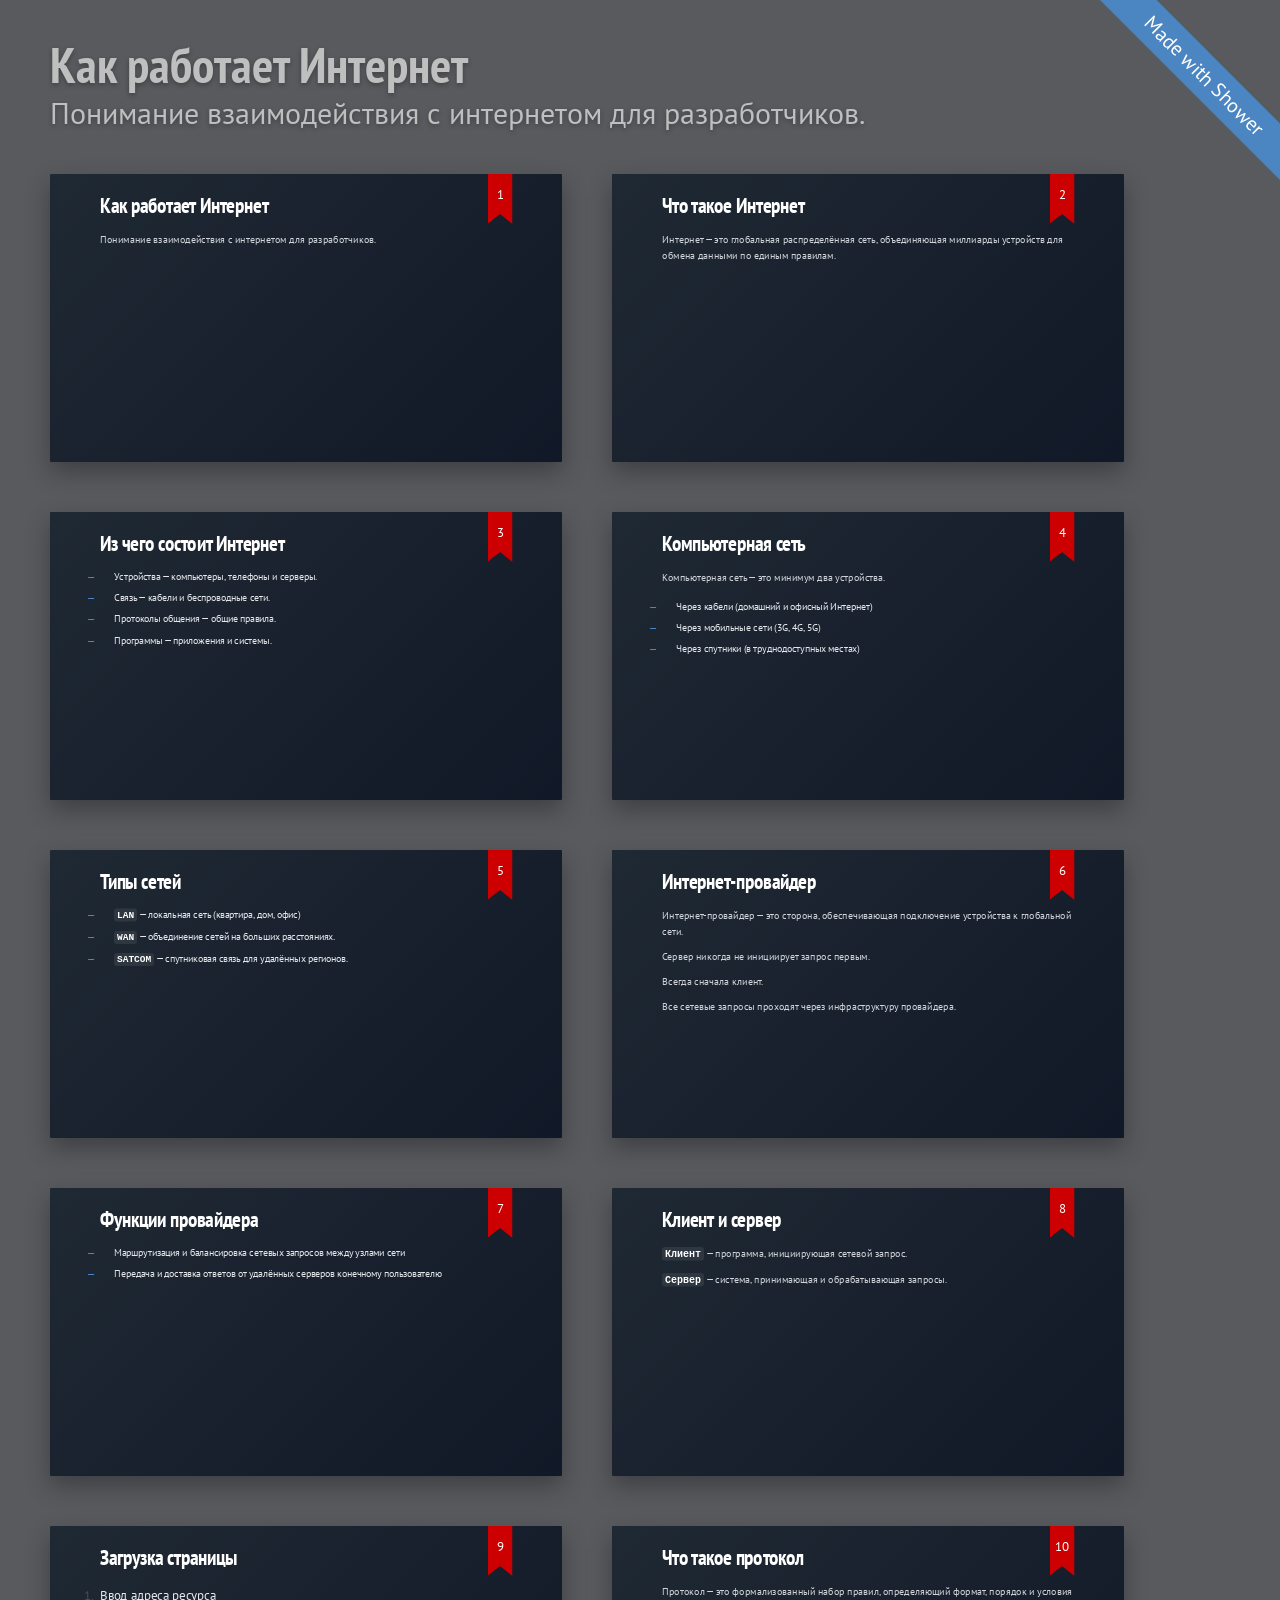
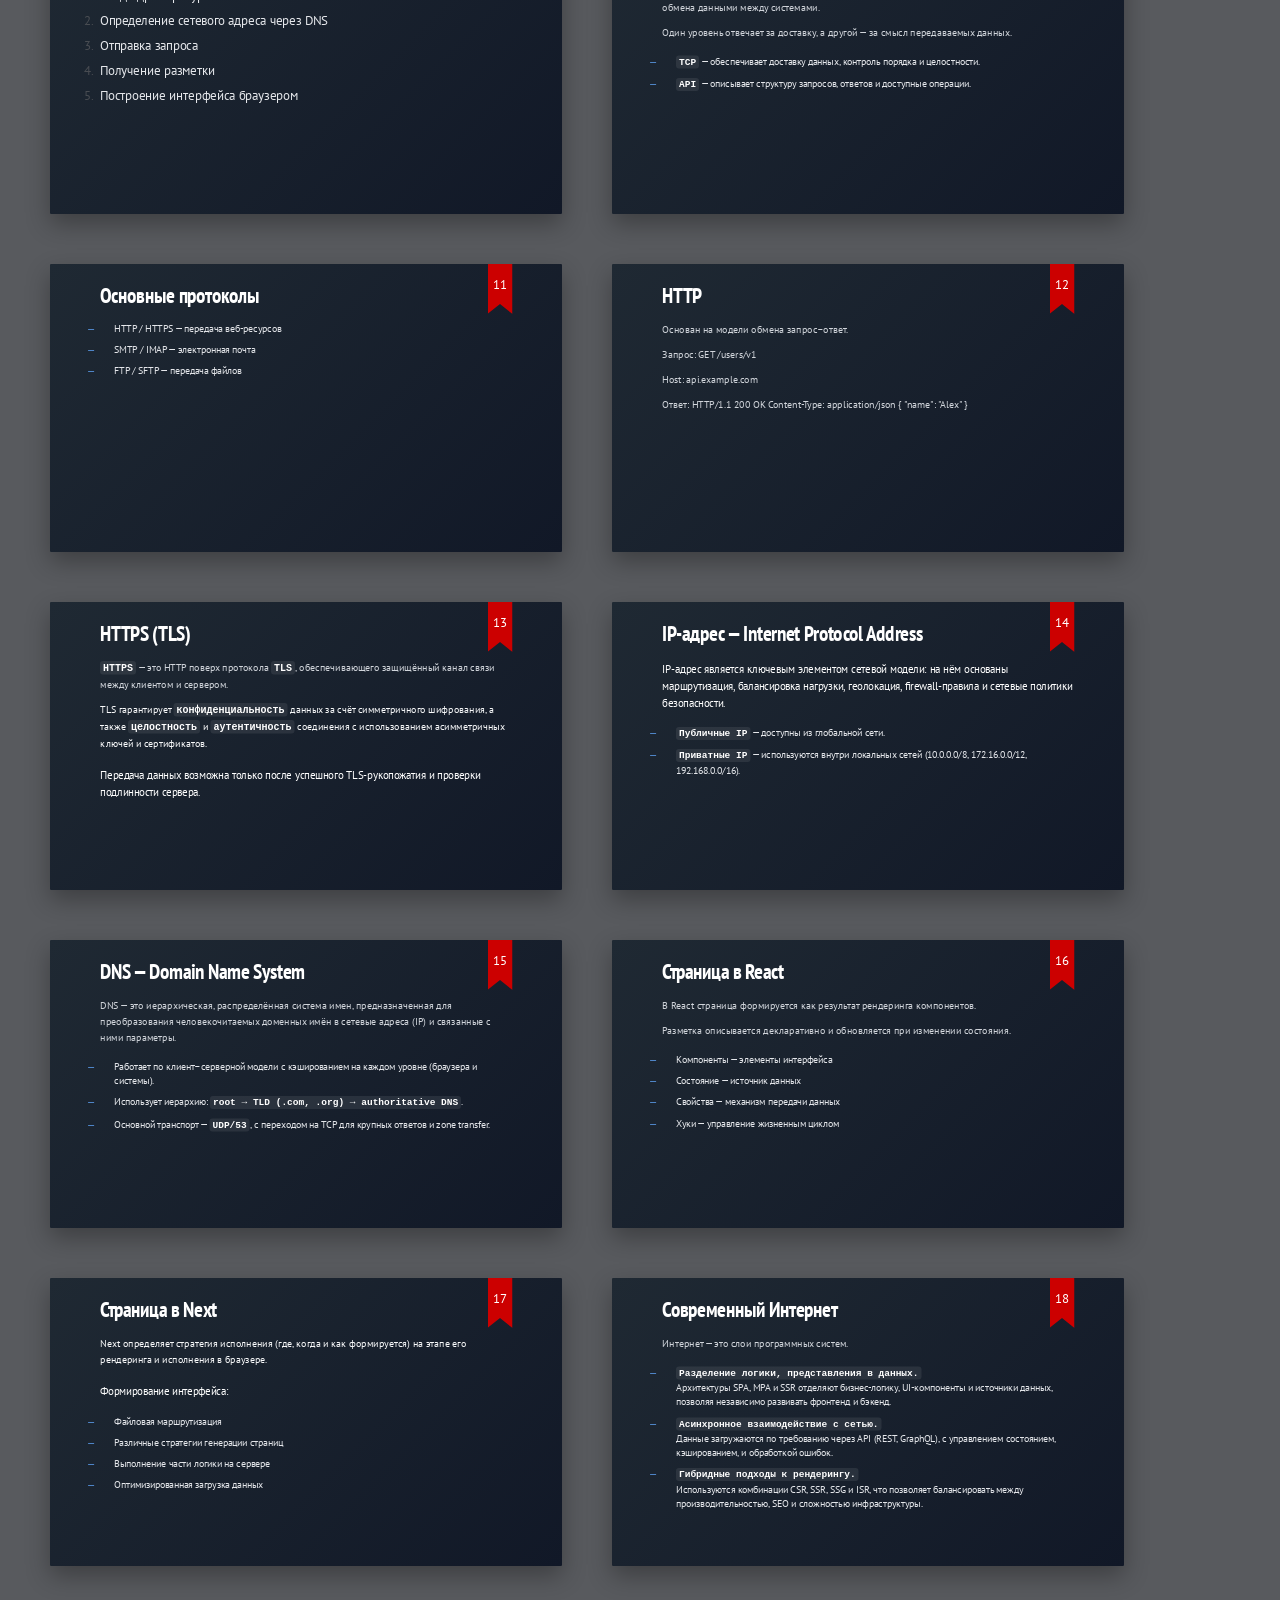
==== commit dfacceea: "Update index.html" ====
--- a/index.html
+++ b/index.html
@@ -211,15 +211,13 @@
 
 <section class="slide">
   <h2>Что такое протокол</h2>
-
   <p>
     Протокол — это формализованный набор правил,
     определяющий формат, порядок и условия
     обмена данными между системами.
   </p>
-    <p class="next">
-    Один уровень отвечает за доставку,
-    другой — за смысл передаваемых данных.
+    <p>
+    Один уровень отвечает за доставку, а другой — за смысл передаваемых данных.
   </p>
 
   <ul>
